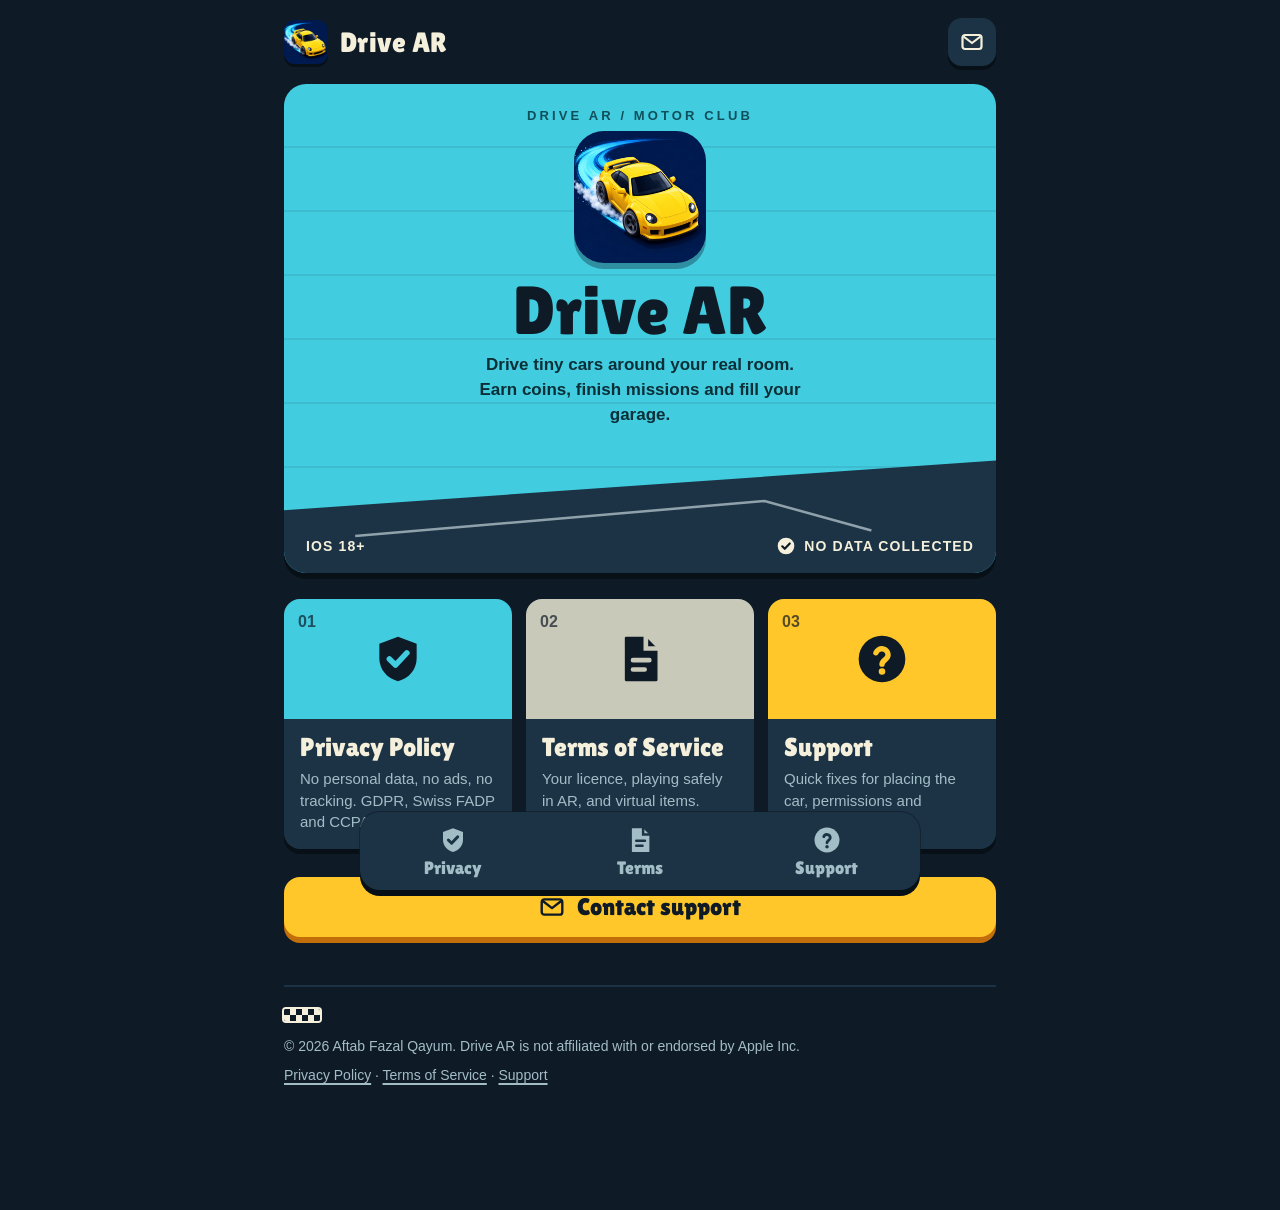
==== index.html @ 4a896a91 "Add Drive AR privacy policy, terms of service and support pages Static GitHub Pages site styled afte" ====
<!doctype html>
<html lang="en">
<head>
  <meta charset="utf-8">
  <meta name="viewport" content="width=device-width, initial-scale=1, viewport-fit=cover">
  <title>Drive AR</title>
  <meta name="description" content="Drive AR — drive tiny cars around your real room on iPhone. Privacy Policy, Terms of Service and Support.">
  <meta name="theme-color" content="#0e1a26">
  <meta name="color-scheme" content="dark">
  <link rel="icon" type="image/png" href="assets/favicon.png">
  <link rel="apple-touch-icon" href="assets/apple-touch-icon.png">
  <link rel="preload" href="assets/fonts/LilitaOne-Regular.ttf" as="font" type="font/ttf" crossorigin>
  <link rel="stylesheet" href="assets/style.css">
  <style>
    .hero-icon {
      width: 132px;
      height: 132px;
      margin: 4px auto 0;
      border-radius: 30px;
      box-shadow: 0 6px 0 rgba(14, 26, 38, 0.35);
    }
  </style>
</head>
<body>
  <a class="skip" href="#main">Skip to content</a>

  <svg width="0" height="0" style="position:absolute" aria-hidden="true">
    <symbol id="i-check" viewBox="0 0 24 24"><circle cx="12" cy="12" r="10" fill="currentColor"/><path d="M7.5 12.4l3 3 6-6.4" fill="none" stroke="#0e1a26" stroke-width="2.6" stroke-linecap="round" stroke-linejoin="round"/></symbol>
    <symbol id="i-shield" viewBox="0 0 24 24"><path d="M12 2.5l8 3v6.2c0 4.7-3.3 8.7-8 9.8-4.7-1.1-8-5.1-8-9.8V5.5l8-3z" fill="currentColor"/><path d="M8.3 12l2.6 2.6 4.9-5.2" fill="none" style="stroke:var(--dock-cut, #1c3345)" stroke-width="2.4" stroke-linecap="round" stroke-linejoin="round"/></symbol>
    <symbol id="i-doc" viewBox="0 0 24 24"><path d="M6 2.5h8.5l5 5V21a.5.5 0 0 1-.5.5H6a.5.5 0 0 1-.5-.5V3a.5.5 0 0 1 .5-.5z" fill="currentColor"/><path d="M14.5 2.5v5h5M9 12.5h7M9 16.5h5" fill="none" style="stroke:var(--dock-cut, #1c3345)" stroke-width="2" stroke-linecap="round"/></symbol>
    <symbol id="i-help" viewBox="0 0 24 24"><circle cx="12" cy="12" r="10" fill="currentColor"/><path d="M9.4 9.3a2.7 2.7 0 0 1 5.2 1c0 1.8-2.6 2.3-2.6 3.9" fill="none" style="stroke:var(--dock-cut, #1c3345)" stroke-width="2.3" stroke-linecap="round"/><circle cx="12" cy="17.4" r="1.4" style="fill:var(--dock-cut, #1c3345)"/></symbol>
    <symbol id="i-mail" viewBox="0 0 24 24"><rect x="2.5" y="5" width="19" height="14" rx="2.5" fill="none" stroke="currentColor" stroke-width="2.2"/><path d="M3.5 6.5l8.5 6.5 8.5-6.5" fill="none" stroke="currentColor" stroke-width="2.2" stroke-linejoin="round"/></symbol>
  </svg>

  <header class="wrap top">
    <a class="brand" href="./" aria-label="Drive AR home">
      <img src="assets/app-icon.png" alt="" width="44" height="44">
      <span>Drive AR</span>
    </a>
    <a class="top-btn" href="support.html#contact" aria-label="Email support">
      <svg aria-hidden="true"><use href="#i-mail"/></svg>
    </a>
  </header>

  <main id="main" class="wrap">
    <section class="stage" aria-labelledby="page-title">
      <div class="stage-body">
        <p class="pit-label">Drive AR / Motor Club</p>
        <img class="hero-icon" src="assets/app-icon.png" alt="Drive AR app icon: a yellow sports car drifting" width="132" height="132">
        <h1 id="page-title">Drive AR</h1>
        <p class="lede">Drive tiny cars around your real room. Earn coins, finish missions and fill your garage.</p>
      </div>
      <div class="road">
        <svg viewBox="0 0 400 130" preserveAspectRatio="none" aria-hidden="true">
          <polygon points="0,62 400,8 400,130 0,130" fill="#1c3345"/>
          <polyline points="40,90 270,52 330,84" fill="none" stroke="#8fa2ab" stroke-width="2.5" vector-effect="non-scaling-stroke"/>
        </svg>
        <div class="road-foot">
          <span>iOS 18+</span>
          <span class="badge"><svg aria-hidden="true" style="color:var(--paper)"><use href="#i-check"/></svg>No data collected</span>
        </div>
      </div>
    </section>

    <div class="tiles">
      <a class="tile" href="privacy-policy.html">
        <span class="tile-art"><i>01</i><svg aria-hidden="true" style="--dock-cut:#42cce0"><use href="#i-shield"/></svg></span>
        <span class="tile-body"><b>Privacy Policy</b><span>No personal data, no ads, no tracking. GDPR, Swiss FADP and CCPA details.</span></span>
      </a>
      <a class="tile" href="terms-of-service.html">
        <span class="tile-art paper"><i>02</i><svg aria-hidden="true" style="--dock-cut:#c8c9b8"><use href="#i-doc"/></svg></span>
        <span class="tile-body"><b>Terms of Service</b><span>Your licence, playing safely in AR, and virtual items.</span></span>
      </a>
      <a class="tile" href="support.html">
        <span class="tile-art yellow"><i>03</i><svg aria-hidden="true" style="--dock-cut:#ffc729"><use href="#i-help"/></svg></span>
        <span class="tile-body"><b>Support</b><span>Quick fixes for placing the car, permissions and controls.</span></span>
      </a>
    </div>

    <p style="margin-top:28px">
      <a class="btn btn-drive btn-block" href="support.html#contact"><svg aria-hidden="true"><use href="#i-mail"/></svg>Contact support</a>
    </p>

    <footer class="foot">
      <div class="finish" aria-hidden="true"></div>
      <p>© 2026 Aftab Fazal Qayum. Drive AR is not affiliated with or endorsed by Apple Inc.</p>
      <p><a href="privacy-policy.html">Privacy Policy</a> · <a href="terms-of-service.html">Terms of Service</a> · <a href="support.html">Support</a></p>
    </footer>
  </main>

  <nav class="dock" aria-label="Pages">
    <a href="privacy-policy.html"><svg aria-hidden="true"><use href="#i-shield"/></svg>Privacy</a>
    <a href="terms-of-service.html"><svg aria-hidden="true"><use href="#i-doc"/></svg>Terms</a>
    <a href="support.html"><svg aria-hidden="true"><use href="#i-help"/></svg>Support</a>
  </nav>
</body>
</html>
---- assets/style.css ----
/* Drive AR — legal & support pages.
   Colours mirror the game's GarageStudio palette; Lilita One is the game's display face. */

@font-face {
  font-family: "Lilita One";
  src: url("fonts/LilitaOne-Regular.ttf") format("truetype");
  font-weight: 400;
  font-style: normal;
  font-display: swap;
}

:root {
  color-scheme: dark;

  --asphalt: #0e1a26;      /* GarageStudio.midnight */
  --bay: #132433;          /* GarageStudio.deepIndigo */
  --panel: #1c3345;        /* GarageStudio.indigo */
  --panel-edge: #284a62;
  --drop: #070f17;         /* short directional shadow */
  --paper: #f5f0db;        /* GarageStudio.paper */
  --muted: #a3bdc7;        /* GarageStudio.muted */
  --yellow: #ffc729;       /* GarageStudio.amberTop */
  --yellow-deep: #c26e0a;  /* GarageStudio.amberBottom */
  --cyan: #42cce0;         /* GarageStudio.neon */
  --cyan-deep: #1d8898;
  --cyan-ink: #0f4f5a;
  --green: #5cc26e;        /* GarageStudio.success */

  --display: "Lilita One", "Arial Rounded MT Bold", system-ui, sans-serif;
  --text: -apple-system, BlinkMacSystemFont, "SF Pro Text", "Segoe UI", Roboto,
    "Helvetica Neue", Arial, sans-serif;

  --r-sm: 10px;
  --r-md: 16px;
  --r-lg: 22px;

  --dock-h: 78px;
  --gutter: 16px;
}

*,
*::before,
*::after {
  box-sizing: border-box;
}

html {
  -webkit-text-size-adjust: 100%;
  text-size-adjust: 100%;
  scroll-behavior: smooth;
  scroll-padding-top: 16px;
}

body {
  margin: 0;
  background: var(--asphalt);
  color: var(--paper);
  font-family: var(--text);
  font-size: 17px;
  line-height: 1.6;
  -webkit-font-smoothing: antialiased;
  padding-bottom: calc(var(--dock-h) + 40px + env(safe-area-inset-bottom));
  overflow-x: hidden;
}

img,
svg {
  display: block;
  max-width: 100%;
}

a {
  color: var(--cyan);
  text-decoration-thickness: 1.5px;
  text-underline-offset: 3px;
}

a:hover {
  color: var(--paper);
}

:focus-visible {
  outline: 3px solid var(--cyan);
  outline-offset: 3px;
  border-radius: 6px;
}

strong {
  color: var(--paper);
  font-weight: 700;
}

.skip {
  position: absolute;
  left: 16px;
  top: -60px;
  z-index: 50;
  background: var(--yellow);
  color: var(--asphalt);
  font-weight: 700;
  padding: 10px 14px;
  border-radius: var(--r-sm);
  text-decoration: none;
}

.skip:focus {
  top: 12px;
}

.wrap {
  width: 100%;
  max-width: 760px;
  margin: 0 auto;
  padding: 0 var(--gutter);
}

@media (min-width: 600px) {
  :root {
    --gutter: 24px;
  }
}

/* ---------- Header ---------- */

.top {
  display: flex;
  align-items: center;
  justify-content: space-between;
  gap: 12px;
  padding-top: calc(18px + env(safe-area-inset-top));
  padding-bottom: 18px;
}

.brand {
  display: flex;
  align-items: center;
  gap: 12px;
  color: var(--paper);
  text-decoration: none;
}

.brand img {
  width: 44px;
  height: 44px;
  border-radius: 11px;
  box-shadow: 0 3px 0 var(--drop);
}

.brand span {
  font-family: var(--display);
  font-size: 28px;
  line-height: 1;
  letter-spacing: 0.01em;
}

.top-btn {
  display: inline-grid;
  place-items: center;
  width: 48px;
  height: 48px;
  border-radius: 14px;
  background: var(--panel);
  color: var(--paper);
  box-shadow: 0 4px 0 var(--drop);
  transition: transform 0.08s ease, box-shadow 0.08s ease;
}

.top-btn:hover {
  color: var(--cyan);
}

.top-btn:active {
  transform: translateY(3px);
  box-shadow: 0 1px 0 var(--drop);
}

.top-btn svg {
  width: 24px;
  height: 24px;
}

/* ---------- Stage (hero) — echoes the garage turntable card ---------- */

.stage {
  position: relative;
  overflow: hidden;
  border-radius: var(--r-lg);
  background: var(--cyan);
  color: var(--asphalt);
  box-shadow: 0 6px 0 var(--drop);
  isolation: isolate;
}

.stage::before {
  /* the faint wall lines in the garage bay */
  content: "";
  position: absolute;
  inset: 0;
  z-index: -1;
  background: repeating-linear-gradient(
    to bottom,
    transparent 0 62px,
    rgba(14, 26, 38, 0.09) 62px 64px
  );
}

.stage-body {
  padding: 22px 22px 0;
  text-align: center;
}

.pit-label {
  margin: 0;
  font-weight: 800;
  font-size: 13px;
  letter-spacing: 0.24em;
  text-transform: uppercase;
  color: var(--cyan-ink);
}

.stage h1 {
  margin: 14px 0 6px;
  font-family: var(--display);
  font-weight: 400;
  font-size: clamp(42px, 11vw, 68px);
  line-height: 0.98;
  color: var(--asphalt);
}

.stage .lede {
  max-width: 34ch;
  margin: 10px auto 0;
  font-size: 17px;
  line-height: 1.45;
  font-weight: 600;
  color: #0b2f37;
}

.road {
  position: relative;
  margin-top: 26px;
  height: 120px;
}

.road > svg {
  position: absolute;
  inset: 0;
  width: 100%;
  height: 100%;
}

.road-foot {
  position: absolute;
  left: 22px;
  right: 22px;
  bottom: 16px;
  display: flex;
  justify-content: space-between;
  align-items: center;
  gap: 12px;
  color: var(--paper);
  font-weight: 800;
  font-size: 14px;
  letter-spacing: 0.08em;
  text-transform: uppercase;
  font-variant-numeric: tabular-nums;
}

.road-foot > span:first-child {
  white-space: nowrap;
}

.badge {
  display: inline-flex;
  align-items: center;
  gap: 8px;
  text-align: right;
}

.badge svg {
  width: 20px;
  height: 20px;
  flex: none;
}

/* ---------- Big numbers (like EST. TOP SPEED) ---------- */

.stats {
  display: grid;
  grid-template-columns: repeat(3, 1fr);
  gap: 10px;
  margin: 28px 0 8px;
}

.stat {
  padding: 14px 12px;
  border-radius: var(--r-md);
  background: var(--bay);
  border: 2px solid var(--panel);
}

.stat b {
  display: block;
  font-family: var(--display);
  font-weight: 400;
  font-size: clamp(30px, 8vw, 42px);
  line-height: 1;
  color: var(--paper);
  font-variant-numeric: tabular-nums;
}

.stat span {
  display: block;
  margin-top: 8px;
  font-size: 11px;
  line-height: 1.3;
  font-weight: 800;
  letter-spacing: 0.08em;
  text-transform: uppercase;
  color: var(--muted);
}

@media (max-width: 330px) {
  .stats {
    grid-template-columns: 1fr;
  }
}

/* ---------- Meta strip ---------- */

.meta {
  display: flex;
  flex-wrap: wrap;
  gap: 6px 18px;
  margin: 18px 0 0;
  padding: 0;
  list-style: none;
  color: var(--muted);
  font-size: 15px;
}

.meta b {
  color: var(--paper);
  font-weight: 700;
}

/* ---------- Contents panel ---------- */

.toc {
  margin: 30px 0 10px;
  padding: 18px 18px 8px;
  border-radius: var(--r-md);
  background: var(--panel);
  box-shadow: 0 4px 0 var(--drop);
}

.toc h2 {
  margin: 0 0 8px;
  font-family: var(--display);
  font-weight: 400;
  font-size: 22px;
}

.toc ol {
  margin: 0;
  padding: 0;
  list-style: none;
  columns: 2 220px;
  column-gap: 20px;
}

.toc li {
  break-inside: avoid;
}

.toc a {
  display: flex;
  gap: 10px;
  padding: 7px 0;
  color: var(--paper);
  text-decoration: none;
  font-size: 16px;
  line-height: 1.35;
}

.toc a:hover {
  color: var(--cyan);
}

.toc a span {
  flex: none;
  min-width: 26px;
  font-weight: 800;
  color: var(--cyan);
  font-variant-numeric: tabular-nums;
}

/* ---------- Document sections ---------- */

.doc section {
  padding-top: 34px;
}

.doc h2 {
  display: flex;
  align-items: center;
  gap: 12px;
  margin: 0 0 12px;
  font-family: var(--display);
  font-weight: 400;
  font-size: clamp(26px, 6vw, 32px);
  line-height: 1.1;
}

.num {
  /* garage-bay number plate */
  flex: none;
  display: inline-grid;
  place-items: center;
  min-width: 42px;
  height: 34px;
  padding: 0 8px;
  border-radius: 8px;
  background: var(--panel);
  color: var(--cyan);
  font-family: var(--text);
  font-weight: 800;
  font-size: 15px;
  letter-spacing: 0.04em;
  font-variant-numeric: tabular-nums;
  box-shadow: 0 3px 0 var(--drop);
}

.doc h3 {
  margin: 22px 0 6px;
  font-size: 18px;
  line-height: 1.3;
  font-weight: 800;
  color: var(--paper);
}

.doc p,
.doc li {
  color: #dde3dc;
}

.doc p {
  margin: 0 0 14px;
}

.doc ul,
.doc ol.plain {
  margin: 0 0 14px;
  padding-left: 22px;
}

.doc li {
  margin: 6px 0;
}

.doc li::marker {
  color: var(--cyan);
}

.small {
  font-size: 15px;
  color: var(--muted) !important;
}

/* Callout panel */
.note {
  margin: 4px 0 16px;
  padding: 16px 18px;
  border-radius: var(--r-md);
  background: var(--bay);
  border: 2px solid var(--panel-edge);
}

.note p:last-child,
.note ul:last-child {
  margin-bottom: 0;
}

.note.go {
  border-color: var(--green);
}

.note.go .note-title {
  color: var(--green);
}

.note.warn {
  border-color: var(--yellow);
}

.note.warn .note-title {
  color: var(--yellow);
}

.note-title {
  display: flex;
  align-items: center;
  gap: 8px;
  margin: 0 0 6px;
  font-weight: 800;
  font-size: 13px;
  letter-spacing: 0.12em;
  text-transform: uppercase;
  color: var(--cyan);
}

.note-title svg {
  width: 18px;
  height: 18px;
}

/* ---------- Rows (mission-row style) ---------- */

.doc .rows {
  display: grid;
  gap: 10px;
  margin: 6px 0 16px;
  padding: 0;
  list-style: none;
}

.row {
  display: grid;
  grid-template-columns: 48px 1fr auto;
  align-items: center;
  gap: 14px;
  margin: 0 !important;
  padding: 14px;
  border-radius: var(--r-md);
  background: var(--panel);
  box-shadow: 0 4px 0 var(--drop);
}

.row-icon {
  display: grid;
  place-items: center;
  width: 48px;
  height: 48px;
  border-radius: 12px;
  background: var(--bay);
  color: var(--cyan);
}

.row-icon svg {
  width: 26px;
  height: 26px;
}

.row-text b {
  display: block;
  font-size: 17px;
  line-height: 1.3;
  color: var(--paper);
}

.row-text span {
  display: block;
  margin-top: 3px;
  font-size: 15px;
  line-height: 1.45;
  color: var(--muted);
}

.chip {
  display: inline-flex;
  align-items: center;
  gap: 6px;
  white-space: nowrap;
  font-size: 13px;
  font-weight: 800;
  color: var(--green);
}

.chip svg {
  width: 18px;
  height: 18px;
}

@media (max-width: 520px) {
  .row {
    grid-template-columns: 44px 1fr;
    align-items: start;
  }

  .row-icon {
    width: 44px;
    height: 44px;
  }

  .chip {
    grid-column: 2;
    margin-top: -6px;
  }
}

/* ---------- Law cards ---------- */

.laws {
  display: grid;
  grid-template-columns: repeat(auto-fit, minmax(220px, 1fr));
  gap: 12px;
  margin: 8px 0 18px;
}

.law {
  overflow: hidden;
  border-radius: var(--r-md);
  background: var(--panel);
  box-shadow: 0 4px 0 var(--drop);
}

.law-head {
  display: flex;
  align-items: baseline;
  justify-content: space-between;
  gap: 10px;
  padding: 12px 16px;
  background: var(--cyan);
  color: var(--asphalt);
}

.law-head b {
  font-family: var(--display);
  font-weight: 400;
  font-size: 22px;
  line-height: 1.05;
}

.law-head span {
  font-size: 12px;
  font-weight: 800;
  letter-spacing: 0.1em;
  text-transform: uppercase;
  color: var(--cyan-ink);
  text-align: right;
}

.law-body {
  padding: 12px 16px 16px;
}

.law-body p {
  margin: 0 0 8px;
  font-size: 15px;
  line-height: 1.5;
}

.law-body p:last-child {
  margin-bottom: 0;
}

/* ---------- Buttons ---------- */

.btn {
  display: inline-flex;
  align-items: center;
  justify-content: center;
  gap: 12px;
  min-height: 60px;
  padding: 14px 26px;
  border: 0;
  border-radius: var(--r-md);
  font-family: var(--display);
  font-size: 24px;
  line-height: 1;
  text-decoration: none;
  cursor: pointer;
  transition: transform 0.08s ease, box-shadow 0.08s ease, filter 0.12s ease;
}

.btn svg {
  width: 26px;
  height: 26px;
  flex: none;
}

.btn-drive {
  background: var(--yellow);
  color: var(--asphalt);
  box-shadow: 0 6px 0 var(--yellow-deep);
}

.btn-drive:hover {
  color: var(--asphalt);
  filter: brightness(1.05);
}

.btn-drive:active {
  transform: translateY(4px);
  box-shadow: 0 2px 0 var(--yellow-deep);
}

.btn-panel {
  background: var(--panel);
  color: var(--paper);
  box-shadow: 0 5px 0 var(--drop);
  font-size: 20px;
  min-height: 52px;
}

.btn-panel:hover {
  color: var(--cyan);
}

.btn-panel:active {
  transform: translateY(3px);
  box-shadow: 0 2px 0 var(--drop);
}

.btn-block {
  width: 100%;
}

/* ---------- Support: contact ---------- */

.contact {
  margin-top: 28px;
  padding: 20px;
  border-radius: var(--r-lg);
  background: var(--panel);
  box-shadow: 0 5px 0 var(--drop);
}

.contact h2 {
  margin: 0 0 4px;
  font-family: var(--display);
  font-weight: 400;
  font-size: 30px;
  line-height: 1.1;
}

.contact > p {
  margin: 0 0 18px;
  color: var(--muted);
}

.email-line {
  display: flex;
  align-items: center;
  justify-content: space-between;
  gap: 12px;
  margin-top: 18px;
  padding: 12px 12px 12px 16px;
  border-radius: var(--r-md);
  background: var(--bay);
  border: 2px solid var(--panel-edge);
}

.email-line code {
  min-width: 0;
  overflow-wrap: anywhere;
  font-family: var(--text);
  font-size: clamp(15px, 4.3vw, 17px);
  font-weight: 700;
  color: var(--paper);
}

.copy {
  flex: none;
  min-height: 40px;
  padding: 8px 14px;
  border: 0;
  border-radius: var(--r-sm);
  background: var(--panel);
  color: var(--paper);
  font: 800 14px/1 var(--text);
  letter-spacing: 0.04em;
  cursor: pointer;
  box-shadow: 0 3px 0 var(--drop);
}

.copy:active {
  transform: translateY(2px);
  box-shadow: 0 1px 0 var(--drop);
}

.copy.done {
  color: var(--green);
}

.checklist {
  display: grid;
  gap: 8px;
  margin: 18px 0 0;
  padding: 0;
  list-style: none;
}

.checklist li {
  display: flex;
  gap: 10px;
  align-items: flex-start;
  margin: 0;
  font-size: 16px;
  line-height: 1.45;
  color: #dde3dc;
}

.checklist svg {
  width: 20px;
  height: 20px;
  flex: none;
  margin-top: 2px;
  color: var(--cyan);
}

/* ---------- FAQ (expandable mission rows) ---------- */

.faq {
  display: grid;
  gap: 10px;
  margin: 10px 0 0;
}

.faq details {
  border-radius: var(--r-md);
  background: var(--panel);
  box-shadow: 0 4px 0 var(--drop);
}

.faq summary {
  display: grid;
  grid-template-columns: 44px 1fr 24px;
  align-items: center;
  gap: 14px;
  padding: 14px;
  list-style: none;
  cursor: pointer;
  font-weight: 700;
  font-size: 17px;
  line-height: 1.3;
  color: var(--paper);
}

.faq summary::-webkit-details-marker {
  display: none;
}

.faq summary .row-icon {
  width: 44px;
  height: 44px;
}

.faq summary .chev {
  width: 24px;
  height: 24px;
  color: var(--muted);
  transition: transform 0.15s ease;
}

.faq details[open] {
  outline: 2px solid var(--cyan);
  outline-offset: -2px;
}

.faq details[open] .chev {
  transform: rotate(180deg);
  color: var(--cyan);
}

.faq .answer {
  padding: 0 18px 16px 72px;
}

.faq .answer p,
.faq .answer li {
  font-size: 16px;
}

.faq .answer ol,
.faq .answer ul {
  padding-left: 20px;
}

@media (max-width: 520px) {
  .faq .answer {
    padding-left: 18px;
  }
}

.path {
  display: inline;
  padding: 1px 6px;
  border-radius: 6px;
  background: var(--bay);
  color: var(--paper);
  font-weight: 700;
  white-space: normal;
}

/* ---------- Index tiles (collection style) ---------- */

.tiles {
  display: grid;
  grid-template-columns: repeat(auto-fit, minmax(200px, 1fr));
  gap: 14px;
  margin-top: 26px;
}

.tile {
  display: flex;
  flex-direction: column;
  overflow: hidden;
  border-radius: var(--r-md);
  background: var(--panel);
  color: var(--paper);
  text-decoration: none;
  box-shadow: 0 5px 0 var(--drop);
  transition: transform 0.08s ease, box-shadow 0.08s ease;
}

.tile:hover {
  color: var(--paper);
}

.tile:active {
  transform: translateY(3px);
  box-shadow: 0 2px 0 var(--drop);
}

.tile-art {
  position: relative;
  display: grid;
  place-items: center;
  height: 120px;
  background: var(--cyan);
  color: var(--asphalt);
}

.tile-art.yellow {
  background: var(--yellow);
}

.tile-art.paper {
  background: #c8c9b8;
}

.tile-art svg {
  width: 56px;
  height: 56px;
}

.tile-art i {
  position: absolute;
  left: 14px;
  top: 10px;
  font-style: normal;
  font-weight: 800;
  font-size: 16px;
  color: rgba(14, 26, 38, 0.7);
  font-variant-numeric: tabular-nums;
}

.tile-body {
  padding: 14px 16px 16px;
}

.tile-body b {
  display: block;
  font-family: var(--display);
  font-weight: 400;
  font-size: 26px;
  line-height: 1.1;
}

.tile-body span {
  display: block;
  margin-top: 6px;
  color: var(--muted);
  font-size: 15px;
  line-height: 1.45;
}

/* ---------- Footer ---------- */

.foot {
  margin-top: 48px;
  padding-top: 22px;
  border-top: 2px solid var(--panel);
  color: var(--muted);
  font-size: 14px;
  line-height: 1.6;
}

.finish {
  /* small checkered finish marker */
  width: 36px;
  height: 12px;
  margin-bottom: 14px;
  border-radius: 2px;
  background: repeating-conic-gradient(var(--paper) 0 25%, var(--asphalt) 0 50%) 0 0 / 12px 12px;
  box-shadow: 0 0 0 2px var(--paper);
}

.foot p {
  margin: 0 0 6px;
}

.foot a {
  color: var(--muted);
}

.foot a:hover {
  color: var(--paper);
}

/* ---------- Bottom dock — the game's Garage / Missions / Collection bar ---------- */

.dock {
  position: fixed;
  left: 50%;
  bottom: calc(10px + env(safe-area-inset-bottom));
  z-index: 20;
  width: calc(100% - 20px);
  max-width: 560px;
  transform: translateX(-50%);
  display: grid;
  grid-template-columns: repeat(3, 1fr);
  height: var(--dock-h);
  overflow: hidden;
  border-radius: 20px;
  background: var(--panel);
  box-shadow: 0 6px 0 var(--drop), 0 0 0 1px rgba(14, 26, 38, 0.6);
}

.dock a {
  display: flex;
  flex-direction: column;
  align-items: center;
  justify-content: center;
  gap: 4px;
  color: var(--muted);
  text-decoration: none;
  font-family: var(--display);
  font-size: 18px;
  line-height: 1;
}

.dock a svg {
  width: 30px;
  height: 30px;
}

.dock a:hover {
  color: var(--paper);
}

.dock a[aria-current="page"] {
  background: var(--cyan);
  color: var(--asphalt);
}

.dock a:focus-visible {
  outline-offset: -4px;
  border-radius: 20px;
}

/* ---------- Motion ---------- */

@media (prefers-reduced-motion: reduce) {
  html {
    scroll-behavior: auto;
  }

  *,
  *::before,
  *::after {
    transition: none !important;
  }
}

@media print {
  body {
    background: #fff;
    color: #000;
    padding-bottom: 0;
  }

  .dock,
  .skip,
  .top-btn,
  .road,
  .toc {
    display: none !important;
  }

  .stage,
  .note,
  .row,
  .law,
  .stat {
    box-shadow: none !important;
    background: #fff !important;
    color: #000 !important;
    border: 1px solid #999 !important;
  }

  .doc p,
  .doc li,
  .row-text span,
  .stat span,
  .stat b,
  strong {
    color: #000 !important;
  }
}

/* Icon cut-outs take the colour of whatever sits behind them */
.dock svg {
  --dock-cut: var(--panel);
}

.dock a[aria-current="page"] svg {
  --dock-cut: var(--cyan);
}
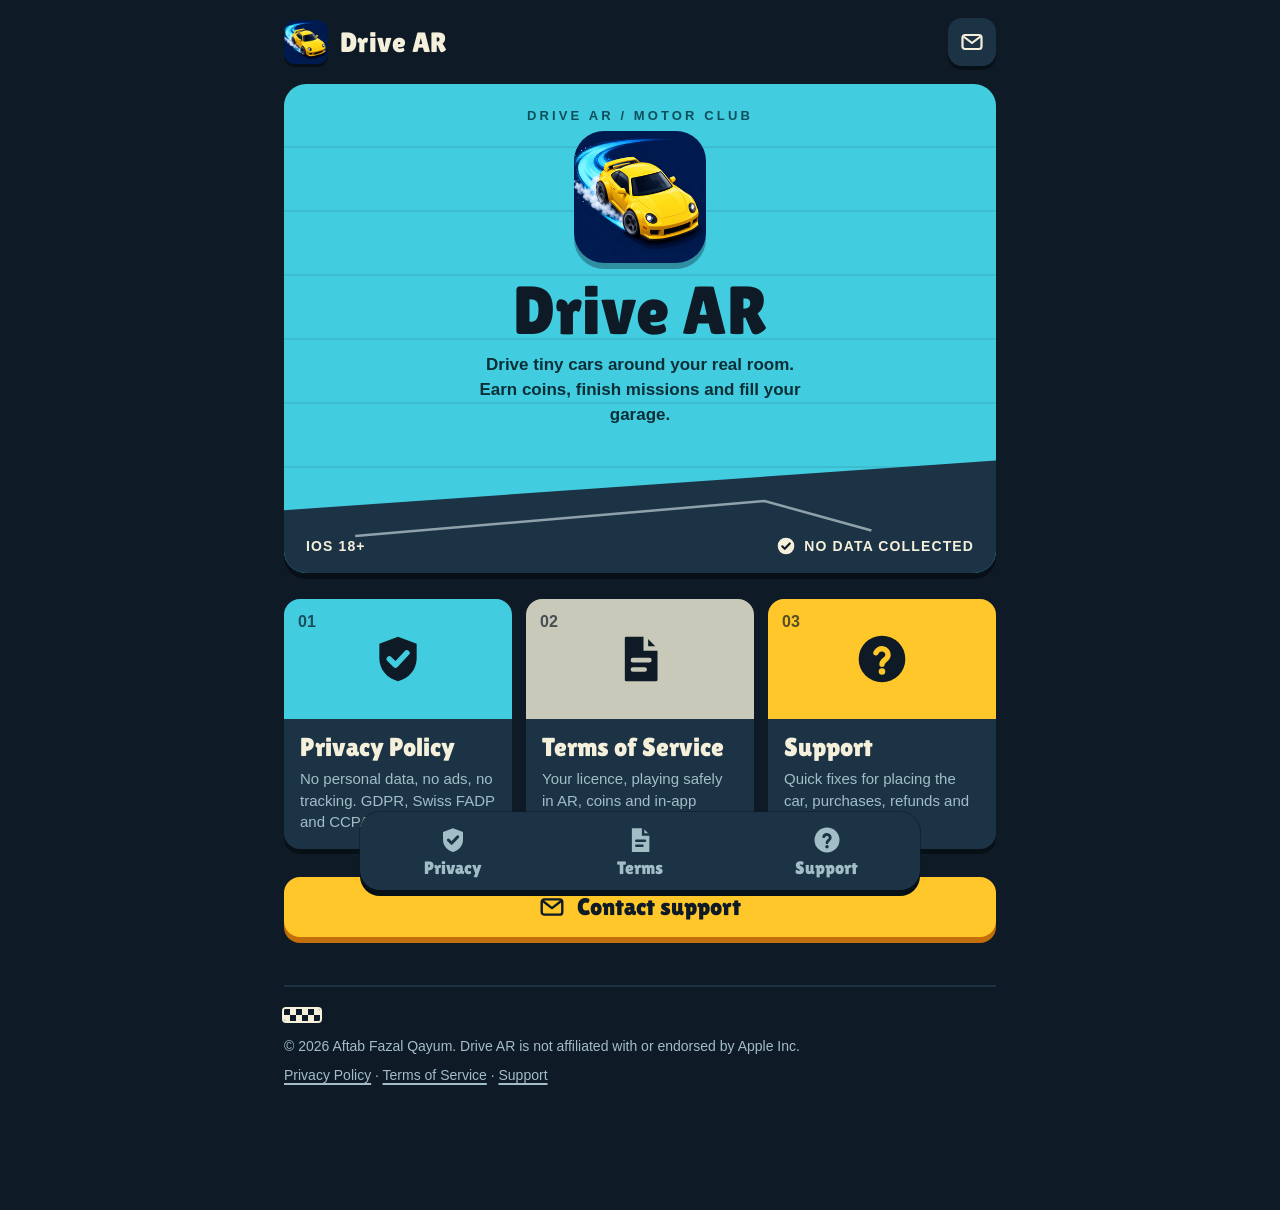
==== commit ef66597a: "Cover in-app purchases in privacy, terms and support Payments go through Apple; the game only learns" ====
--- a/index.html
+++ b/index.html
@@ -69,11 +69,11 @@
       </a>
       <a class="tile" href="terms-of-service.html">
         <span class="tile-art paper"><i>02</i><svg aria-hidden="true" style="--dock-cut:#c8c9b8"><use href="#i-doc"/></svg></span>
-        <span class="tile-body"><b>Terms of Service</b><span>Your licence, playing safely in AR, and virtual items.</span></span>
+        <span class="tile-body"><b>Terms of Service</b><span>Your licence, playing safely in AR, coins and in-app purchases.</span></span>
       </a>
       <a class="tile" href="support.html">
         <span class="tile-art yellow"><i>03</i><svg aria-hidden="true" style="--dock-cut:#ffc729"><use href="#i-help"/></svg></span>
-        <span class="tile-body"><b>Support</b><span>Quick fixes for placing the car, permissions and controls.</span></span>
+        <span class="tile-body"><b>Support</b><span>Quick fixes for placing the car, purchases, refunds and controls.</span></span>
       </a>
     </div>
 
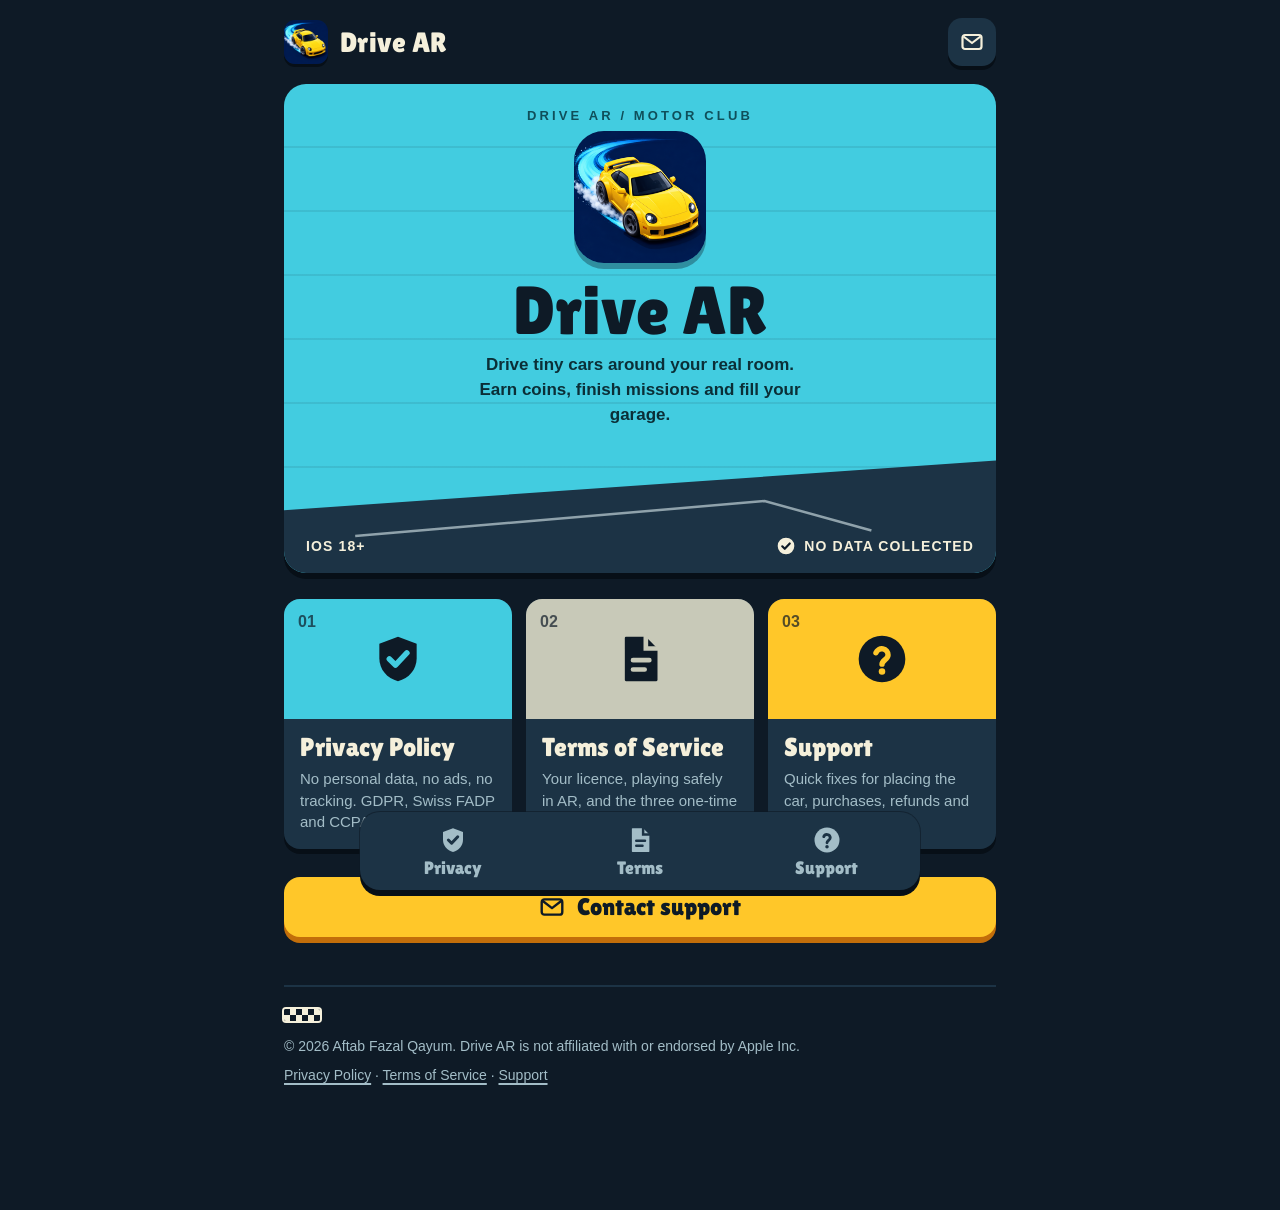
==== commit 4a6233b8: "Describe the three one-time purchases Double Coins, All Cars and Max Upgrades replace the generic co" ====
--- a/index.html
+++ b/index.html
@@ -69,7 +69,7 @@
       </a>
       <a class="tile" href="terms-of-service.html">
         <span class="tile-art paper"><i>02</i><svg aria-hidden="true" style="--dock-cut:#c8c9b8"><use href="#i-doc"/></svg></span>
-        <span class="tile-body"><b>Terms of Service</b><span>Your licence, playing safely in AR, coins and in-app purchases.</span></span>
+        <span class="tile-body"><b>Terms of Service</b><span>Your licence, playing safely in AR, and the three one-time purchases.</span></span>
       </a>
       <a class="tile" href="support.html">
         <span class="tile-art yellow"><i>03</i><svg aria-hidden="true" style="--dock-cut:#ffc729"><use href="#i-help"/></svg></span>
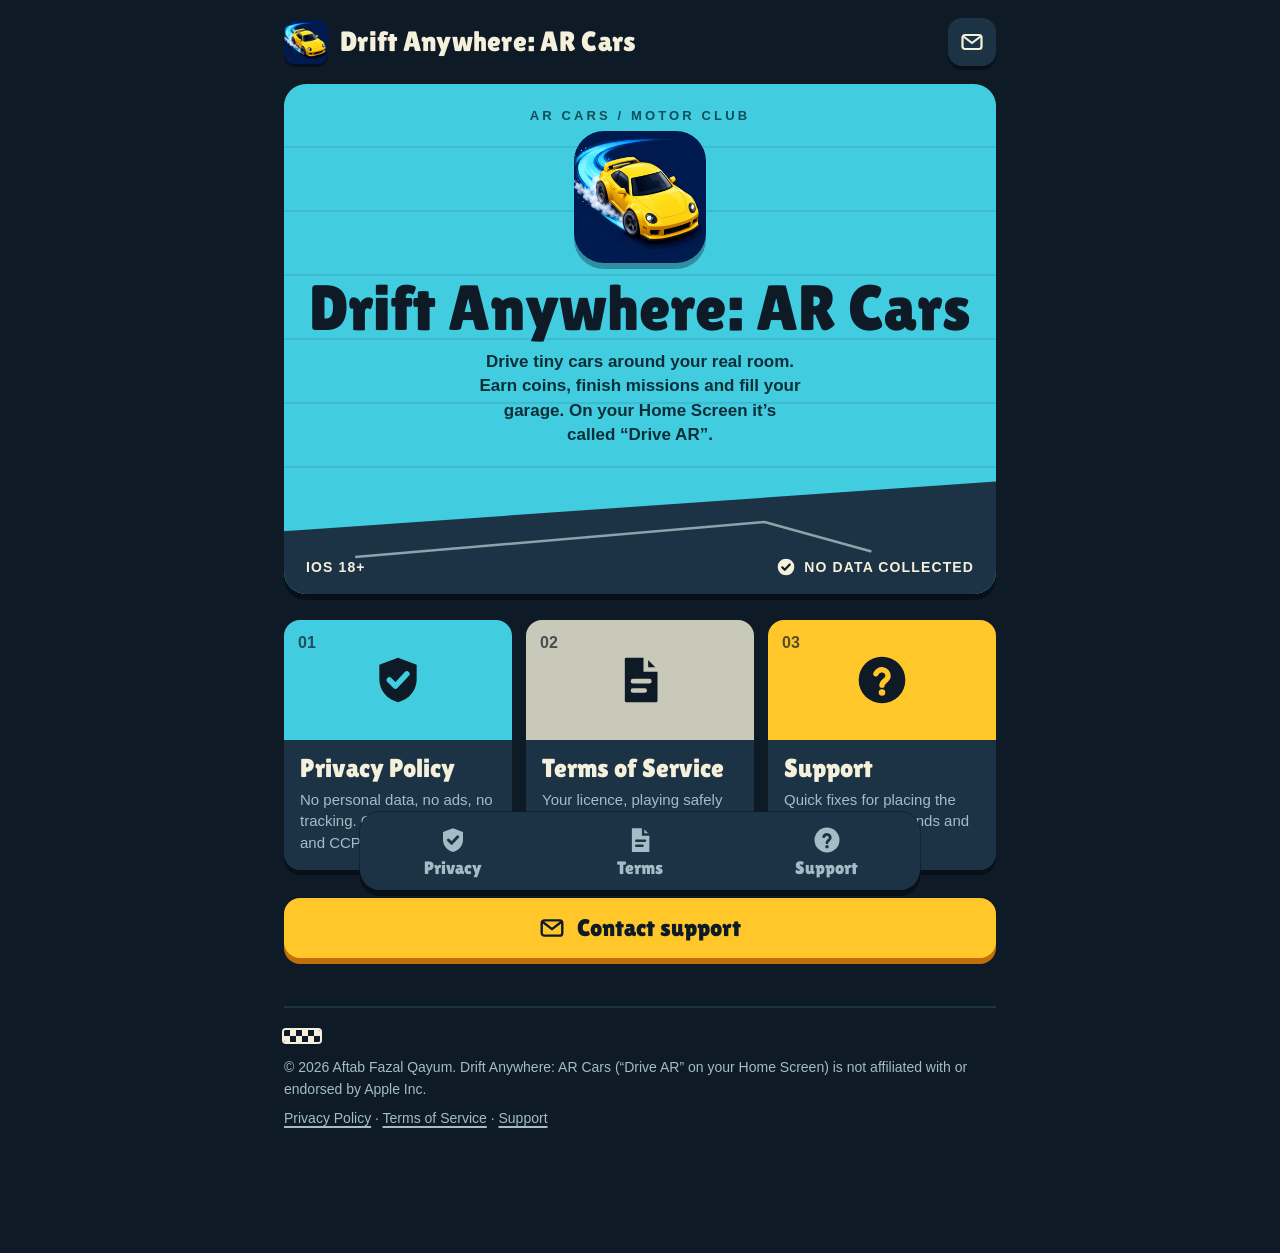
==== commit 17285b67: "Name the game by its App Store title Drift Anywhere: AR Cars is the App Store name; the pages now le" ====
--- a/index.html
+++ b/index.html
@@ -3,14 +3,14 @@
 <head>
   <meta charset="utf-8">
   <meta name="viewport" content="width=device-width, initial-scale=1, viewport-fit=cover">
-  <title>Drive AR</title>
-  <meta name="description" content="Drive AR — drive tiny cars around your real room on iPhone. Privacy Policy, Terms of Service and Support.">
+  <title>Drift Anywhere: AR Cars</title>
+  <meta name="description" content="Drift Anywhere: AR Cars (Drive AR) — drive tiny cars around your real room on iPhone. Privacy Policy, Terms of Service and Support.">
   <meta name="theme-color" content="#0e1a26">
   <meta name="color-scheme" content="dark">
   <link rel="icon" type="image/png" href="assets/favicon.png">
   <link rel="apple-touch-icon" href="assets/apple-touch-icon.png">
   <link rel="preload" href="assets/fonts/LilitaOne-Regular.ttf" as="font" type="font/ttf" crossorigin>
-  <link rel="stylesheet" href="assets/style.css">
+  <link rel="stylesheet" href="assets/style.css?v=2">
   <style>
     .hero-icon {
       width: 132px;
@@ -33,9 +33,9 @@
   </svg>
 
   <header class="wrap top">
-    <a class="brand" href="./" aria-label="Drive AR home">
+    <a class="brand" href="./" aria-label="Drift Anywhere: AR Cars home">
       <img src="assets/app-icon.png" alt="" width="44" height="44">
-      <span>Drive AR</span>
+      <span>Drift Anywhere: AR Cars</span>
     </a>
     <a class="top-btn" href="support.html#contact" aria-label="Email support">
       <svg aria-hidden="true"><use href="#i-mail"/></svg>
@@ -45,10 +45,10 @@
   <main id="main" class="wrap">
     <section class="stage" aria-labelledby="page-title">
       <div class="stage-body">
-        <p class="pit-label">Drive AR / Motor Club</p>
-        <img class="hero-icon" src="assets/app-icon.png" alt="Drive AR app icon: a yellow sports car drifting" width="132" height="132">
-        <h1 id="page-title">Drive AR</h1>
-        <p class="lede">Drive tiny cars around your real room. Earn coins, finish missions and fill your garage.</p>
+        <p class="pit-label">AR Cars / Motor Club</p>
+        <img class="hero-icon" src="assets/app-icon.png" alt="Drift Anywhere: AR Cars app icon: a yellow sports car drifting" width="132" height="132">
+        <h1 id="page-title" class="name-title">Drift Anywhere: <span class="nowrap">AR Cars</span></h1>
+        <p class="lede">Drive tiny cars around your real room. Earn coins, finish missions and fill your garage. On your Home Screen it’s called “Drive AR”.</p>
       </div>
       <div class="road">
         <svg viewBox="0 0 400 130" preserveAspectRatio="none" aria-hidden="true">
@@ -83,7 +83,7 @@
 
     <footer class="foot">
       <div class="finish" aria-hidden="true"></div>
-      <p>© 2026 Aftab Fazal Qayum. Drive AR is not affiliated with or endorsed by Apple Inc.</p>
+      <p>© 2026 Aftab Fazal Qayum. Drift Anywhere: AR Cars (“Drive AR” on your Home Screen) is not affiliated with or endorsed by Apple Inc.</p>
       <p><a href="privacy-policy.html">Privacy Policy</a> · <a href="terms-of-service.html">Terms of Service</a> · <a href="support.html">Support</a></p>
     </footer>
   </main>
--- a/assets/style.css
+++ b/assets/style.css
@@ -146,11 +146,20 @@
   box-shadow: 0 3px 0 var(--drop);
 }
 
+.brand {
+  min-width: 0;
+}
+
 .brand span {
   font-family: var(--display);
-  font-size: 28px;
-  line-height: 1;
+  /* The App Store name is long: it shrinks on phones and may wrap rather than overflow. */
+  font-size: clamp(18px, 4.8vw, 28px);
+  line-height: 1.05;
   letter-spacing: 0.01em;
+}
+
+.brand img {
+  flex: none;
 }
 
 .top-btn {
@@ -225,6 +234,15 @@
   font-size: clamp(42px, 11vw, 68px);
   line-height: 0.98;
   color: var(--asphalt);
+}
+
+.stage h1.name-title {
+  font-size: clamp(36px, 10vw, 64px);
+  text-wrap: balance;
+}
+
+.nowrap {
+  white-space: nowrap;
 }
 
 .stage .lede {
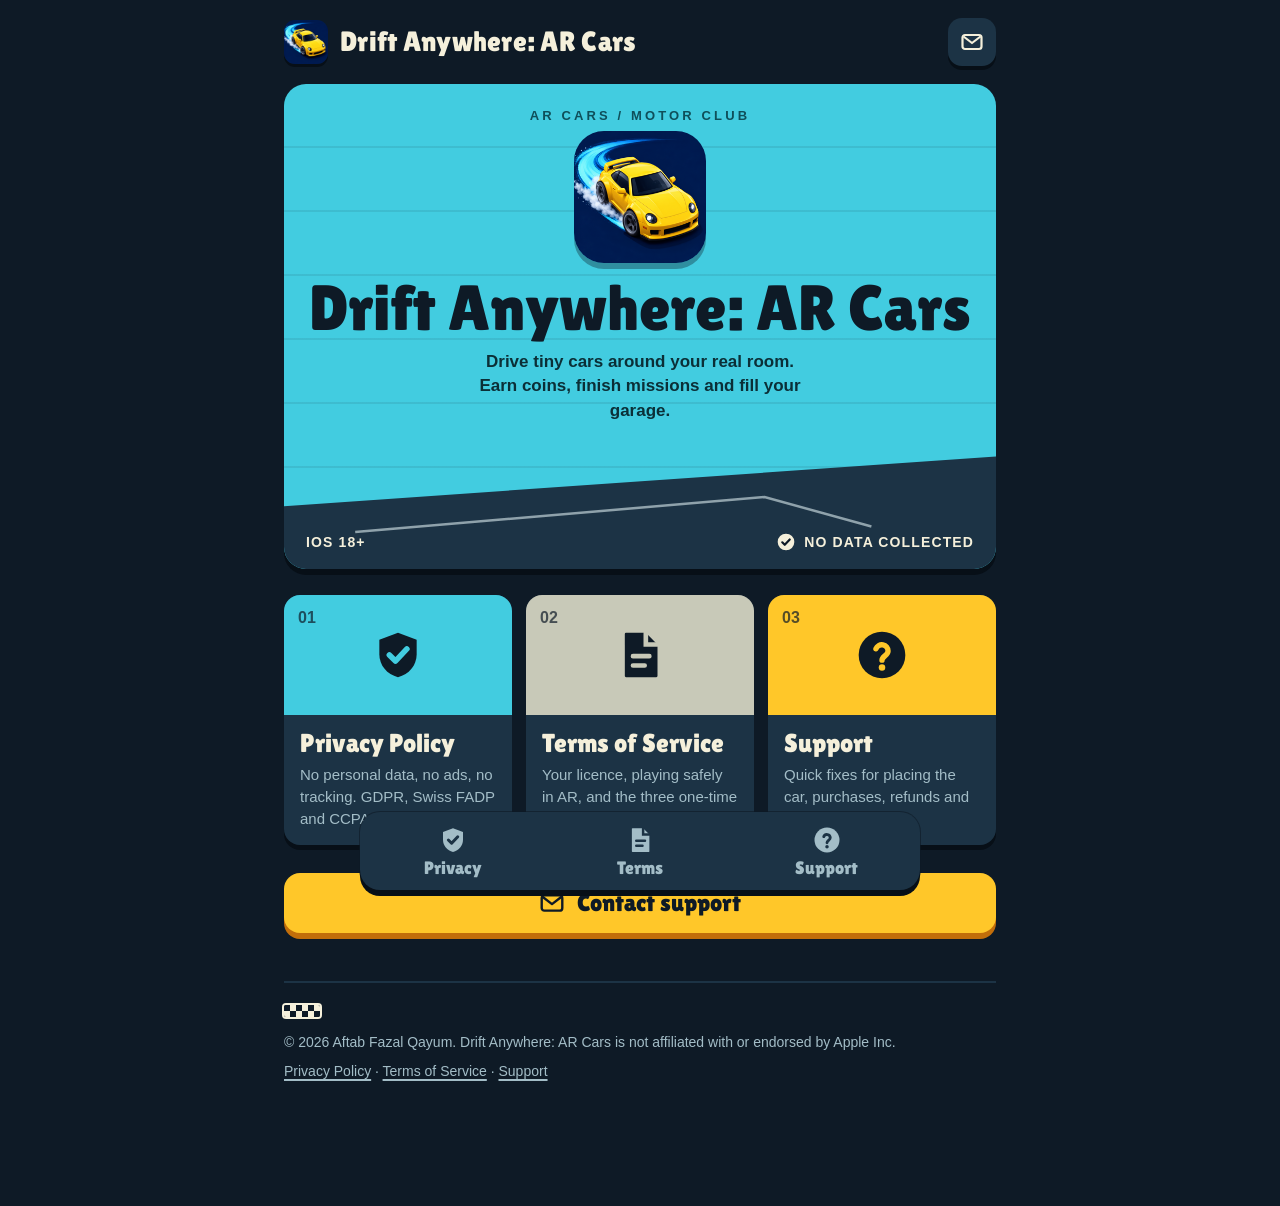
==== commit d3a79e19: "Use the new Home Screen name, Drift Anywhere The app now shows as Drift Anywhere on the Home Screen " ====
--- a/index.html
+++ b/index.html
@@ -4,7 +4,7 @@
   <meta charset="utf-8">
   <meta name="viewport" content="width=device-width, initial-scale=1, viewport-fit=cover">
   <title>Drift Anywhere: AR Cars</title>
-  <meta name="description" content="Drift Anywhere: AR Cars (Drive AR) — drive tiny cars around your real room on iPhone. Privacy Policy, Terms of Service and Support.">
+  <meta name="description" content="Drift Anywhere: AR Cars — drive tiny cars around your real room on iPhone. Privacy Policy, Terms of Service and Support.">
   <meta name="theme-color" content="#0e1a26">
   <meta name="color-scheme" content="dark">
   <link rel="icon" type="image/png" href="assets/favicon.png">
@@ -48,7 +48,7 @@
         <p class="pit-label">AR Cars / Motor Club</p>
         <img class="hero-icon" src="assets/app-icon.png" alt="Drift Anywhere: AR Cars app icon: a yellow sports car drifting" width="132" height="132">
         <h1 id="page-title" class="name-title">Drift Anywhere: <span class="nowrap">AR Cars</span></h1>
-        <p class="lede">Drive tiny cars around your real room. Earn coins, finish missions and fill your garage. On your Home Screen it’s called “Drive AR”.</p>
+        <p class="lede">Drive tiny cars around your real room. Earn coins, finish missions and fill your garage.</p>
       </div>
       <div class="road">
         <svg viewBox="0 0 400 130" preserveAspectRatio="none" aria-hidden="true">
@@ -83,7 +83,7 @@
 
     <footer class="foot">
       <div class="finish" aria-hidden="true"></div>
-      <p>© 2026 Aftab Fazal Qayum. Drift Anywhere: AR Cars (“Drive AR” on your Home Screen) is not affiliated with or endorsed by Apple Inc.</p>
+      <p>© 2026 Aftab Fazal Qayum. Drift Anywhere: AR Cars is not affiliated with or endorsed by Apple Inc.</p>
       <p><a href="privacy-policy.html">Privacy Policy</a> · <a href="terms-of-service.html">Terms of Service</a> · <a href="support.html">Support</a></p>
     </footer>
   </main>
